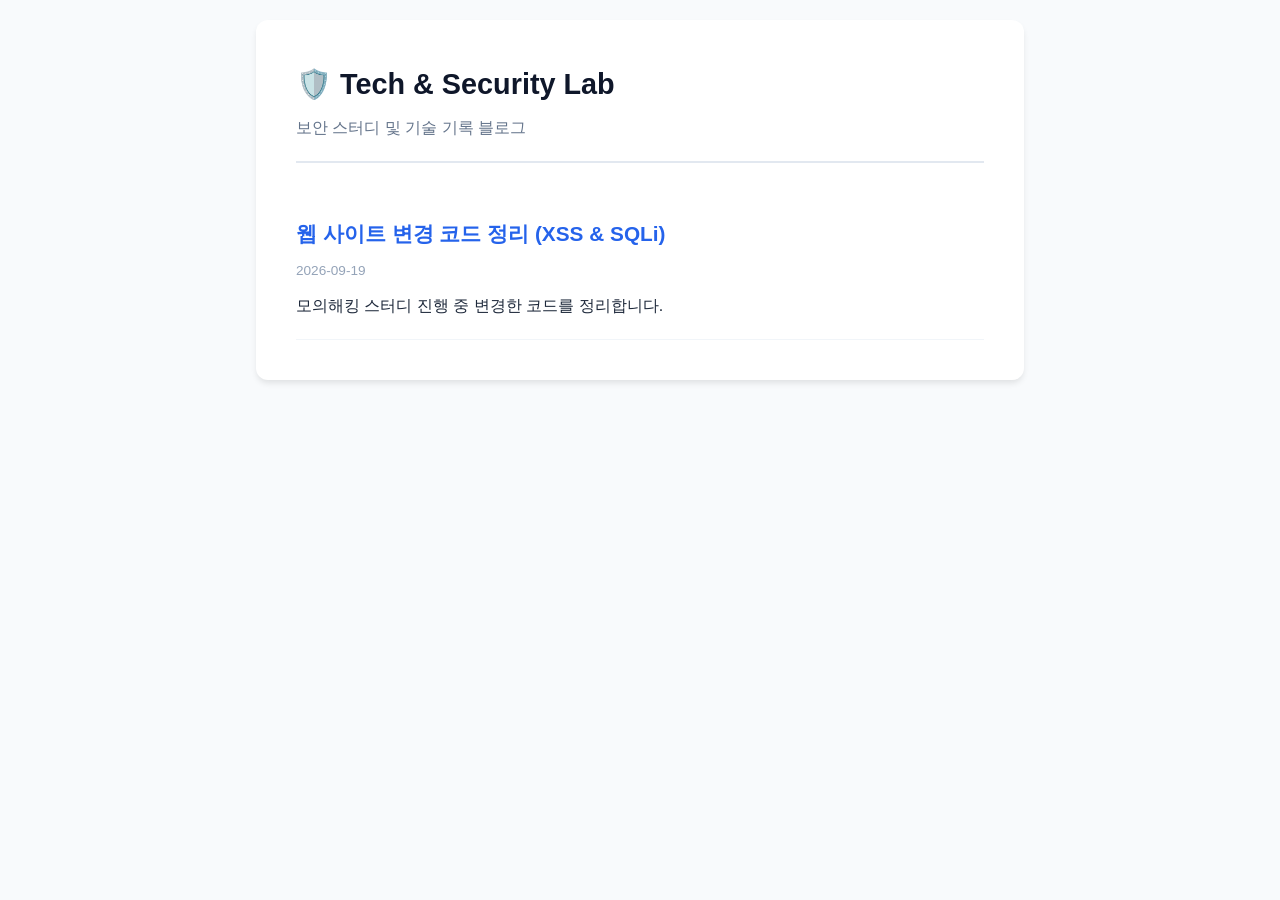
==== index.html @ 4ef232da "Update index.html" ====
<!DOCTYPE html>
<html lang="ko">
<head>
    <meta charset="UTF-8">
    <meta name="viewport" content="width=device-width, initial-scale=1.0">
    <title>Tech & Security Blog</title>
    <link rel="stylesheet" href="style.css">
</head>
<body>
    <div class="container">
        <header>
            <h1>🛡️ Tech & Security Lab</h1>
            <p>보안 스터디 및 기술 기록 블로그</p>
        </header>

        <section class="post-list">
            <article class="post-card">
                <h2><a href="post.html">웹 사이트 변경 코드 정리 (XSS & SQLi)</a></h2>
                <div class="date">2026-09-19</div>
                <p>모의해킹 스터디 진행 중 변경한 코드를 정리합니다.</p>
            </article>
        </section>
    </div>
</body>
</html>
---- style.css ----
* { box-sizing: border-box; margin: 0; padding: 0; }
body { font-family: -apple-system, BlinkMacSystemFont, "Segoe UI", Roboto, sans-serif; background-color: #f8fafc; color: #1e293b; line-height: 1.7; padding: 20px; }
.container { max-width: 768px; margin: 0 auto; background: #ffffff; padding: 40px; border-radius: 12px; box-shadow: 0 4px 6px -1px rgba(0,0,0,0.1); }
header { margin-bottom: 30px; border-bottom: 2px solid #e2e8f0; padding-bottom: 20px; }
header h1 { font-size: 1.8rem; color: #0f172a; }
header p { color: #64748b; margin-top: 5px; }
.post-card { padding: 20px 0; border-bottom: 1px solid #f1f5f9; }
.post-card h2 a { color: #2563eb; text-decoration: none; font-size: 1.3rem; }
.post-card h2 a:hover { text-decoration: underline; }
.date { font-size: 0.85rem; color: #94a3b8; margin: 5px 0 10px 0; }
.back-link { color: #2563eb; text-decoration: none; font-weight: 600; }
.post-detail h1 { font-size: 1.6rem; margin-bottom: 10px; }
.post-detail h3 { font-size: 1.2rem; margin: 25px 0 10px 0; color: #334155; }
pre { background: #1e293b; color: #f8fafc; padding: 15px; border-radius: 8px; overflow-x: auto; margin: 15px 0; font-family: monospace; }
code { font-family: monospace; }
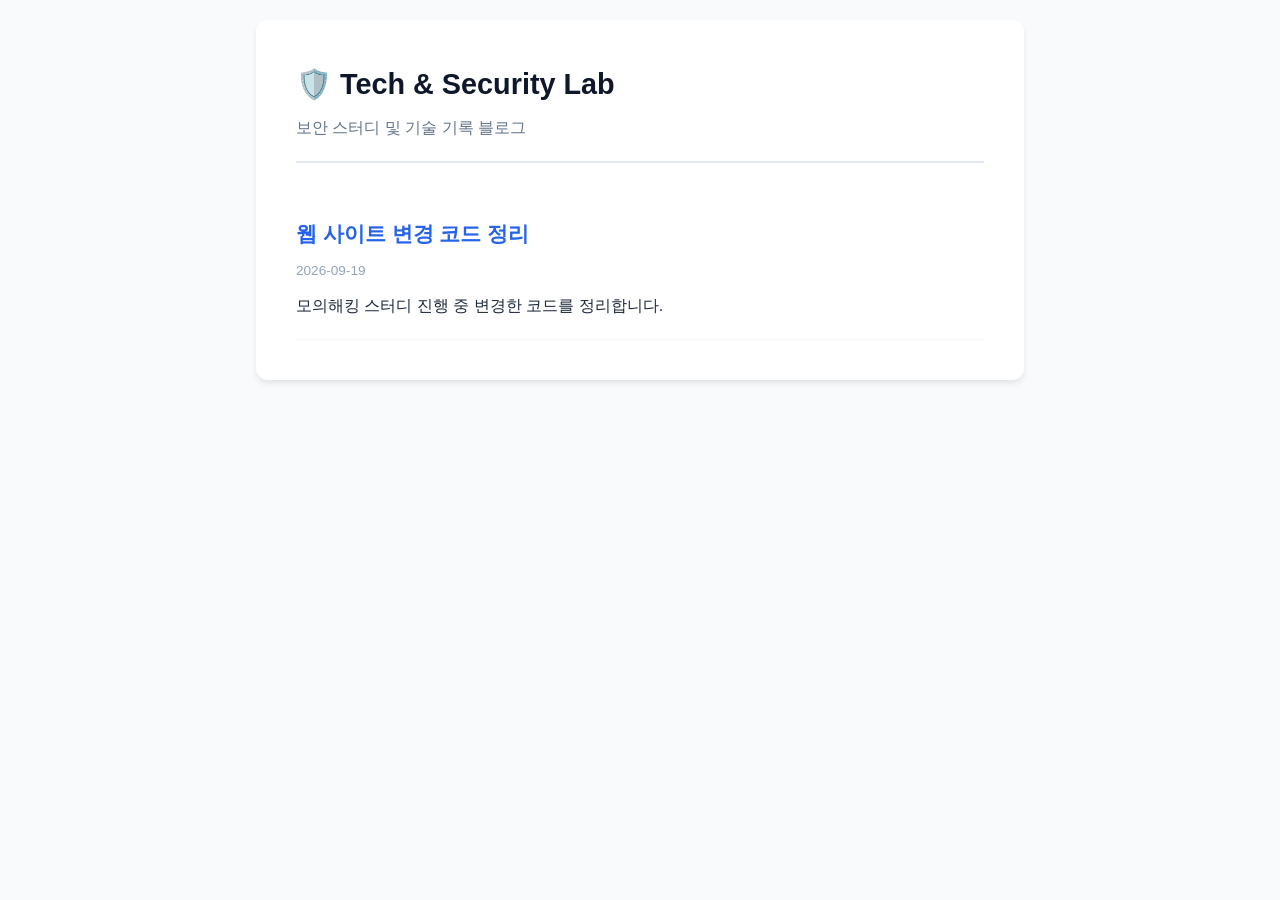
==== commit d02ff434: "Update index.html" ====
--- a/index.html
+++ b/index.html
@@ -15,7 +15,7 @@
 
         <section class="post-list">
             <article class="post-card">
-                <h2><a href="post.html">웹 사이트 변경 코드 정리 (XSS & SQLi)</a></h2>
+                <h2><a href="report.html">웹 사이트 변경 코드 정리</a></h2>
                 <div class="date">2026-09-19</div>
                 <p>모의해킹 스터디 진행 중 변경한 코드를 정리합니다.</p>
             </article>
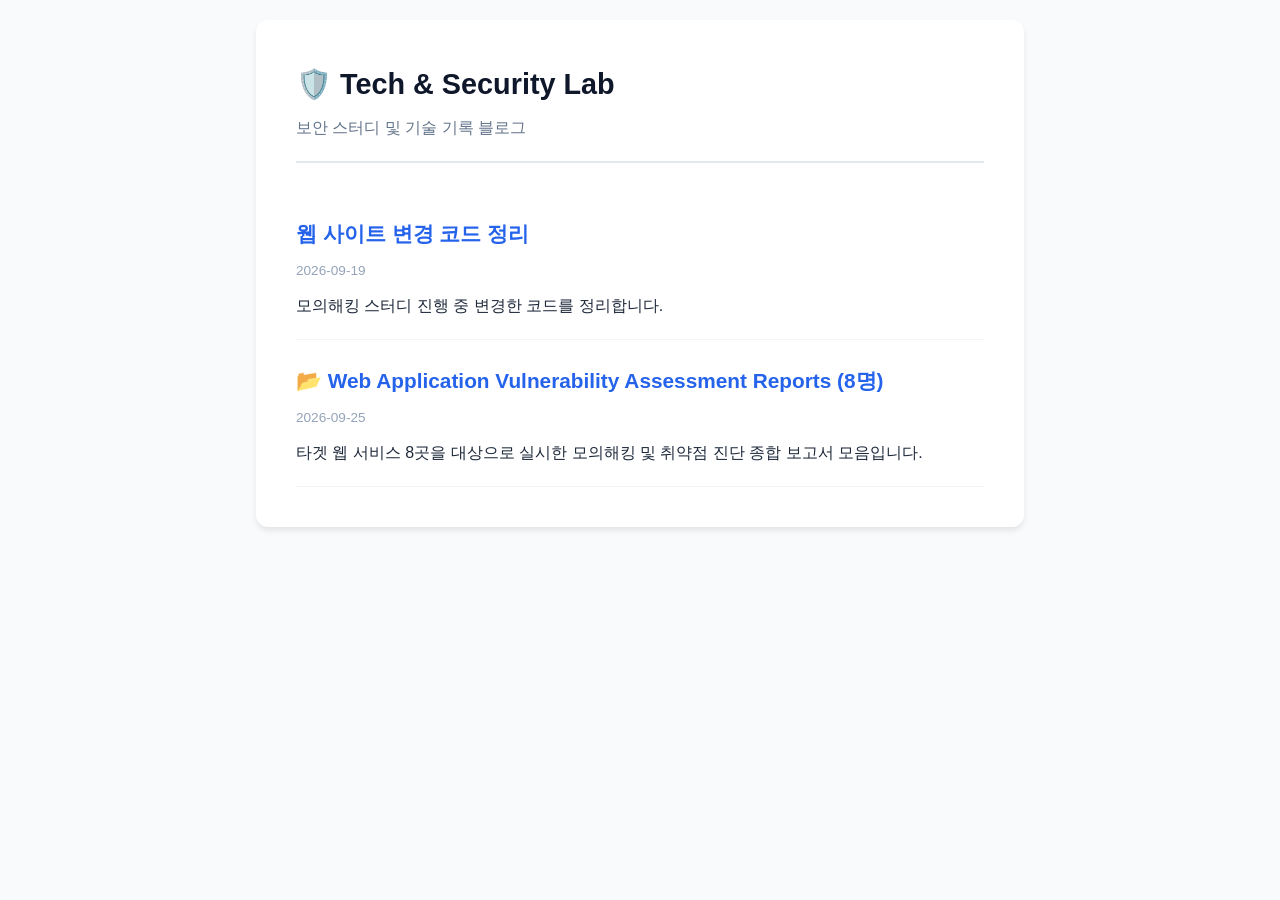
==== commit e6aa4d0f: "Update index.html" ====
--- a/index.html
+++ b/index.html
@@ -14,11 +14,19 @@
         </header>
 
         <section class="post-list">
+            <!-- 기존 게시글 -->
             <article class="post-card">
                 <h2><a href="report.html">웹 사이트 변경 코드 정리</a></h2>
                 <div class="date">2026-09-19</div>
                 <p>모의해킹 스터디 진행 중 변경한 코드를 정리합니다.</p>
             </article>
+
+            <!-- 8명 진단 보고서 모음 하위 페이지로 연결되는 카드 -->
+            <article class="post-card">
+                <h2><a href="vulnerability-reports.html">📂 Web Application Vulnerability Assessment Reports (8명)</a></h2>
+                <div class="date">2026-09-25</div>
+                <p>타겟 웹 서비스 8곳을 대상으로 실시한 모의해킹 및 취약점 진단 종합 보고서 모음입니다.</p>
+            </article>
         </section>
     </div>
 </body>
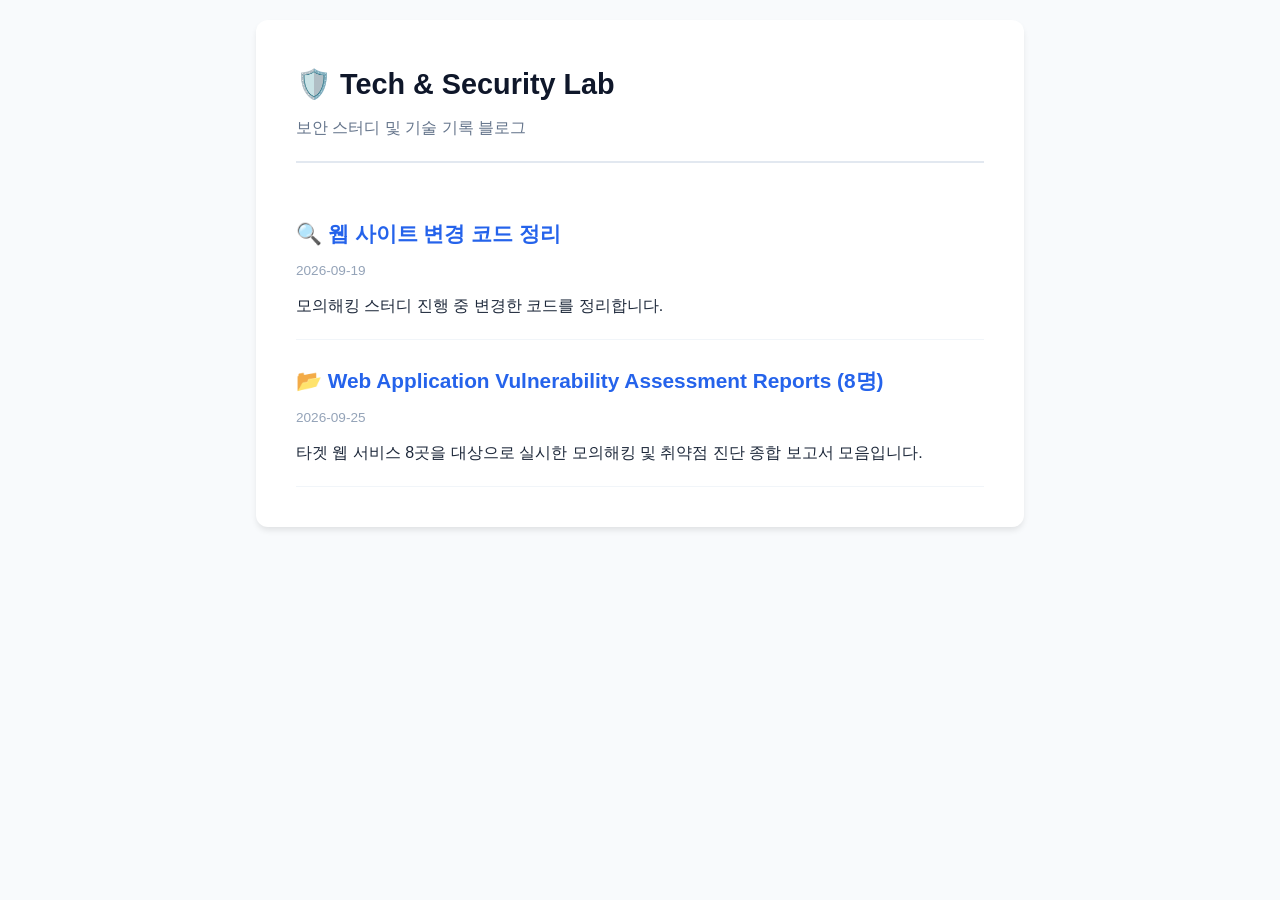
==== commit 9a3015a3: "Update index.html" ====
--- a/index.html
+++ b/index.html
@@ -16,7 +16,7 @@
         <section class="post-list">
             <!-- 기존 게시글 -->
             <article class="post-card">
-                <h2><a href="report.html">웹 사이트 변경 코드 정리</a></h2>
+                <h2><a href="report.html">🔍 웹 사이트 변경 코드 정리</a></h2>
                 <div class="date">2026-09-19</div>
                 <p>모의해킹 스터디 진행 중 변경한 코드를 정리합니다.</p>
             </article>
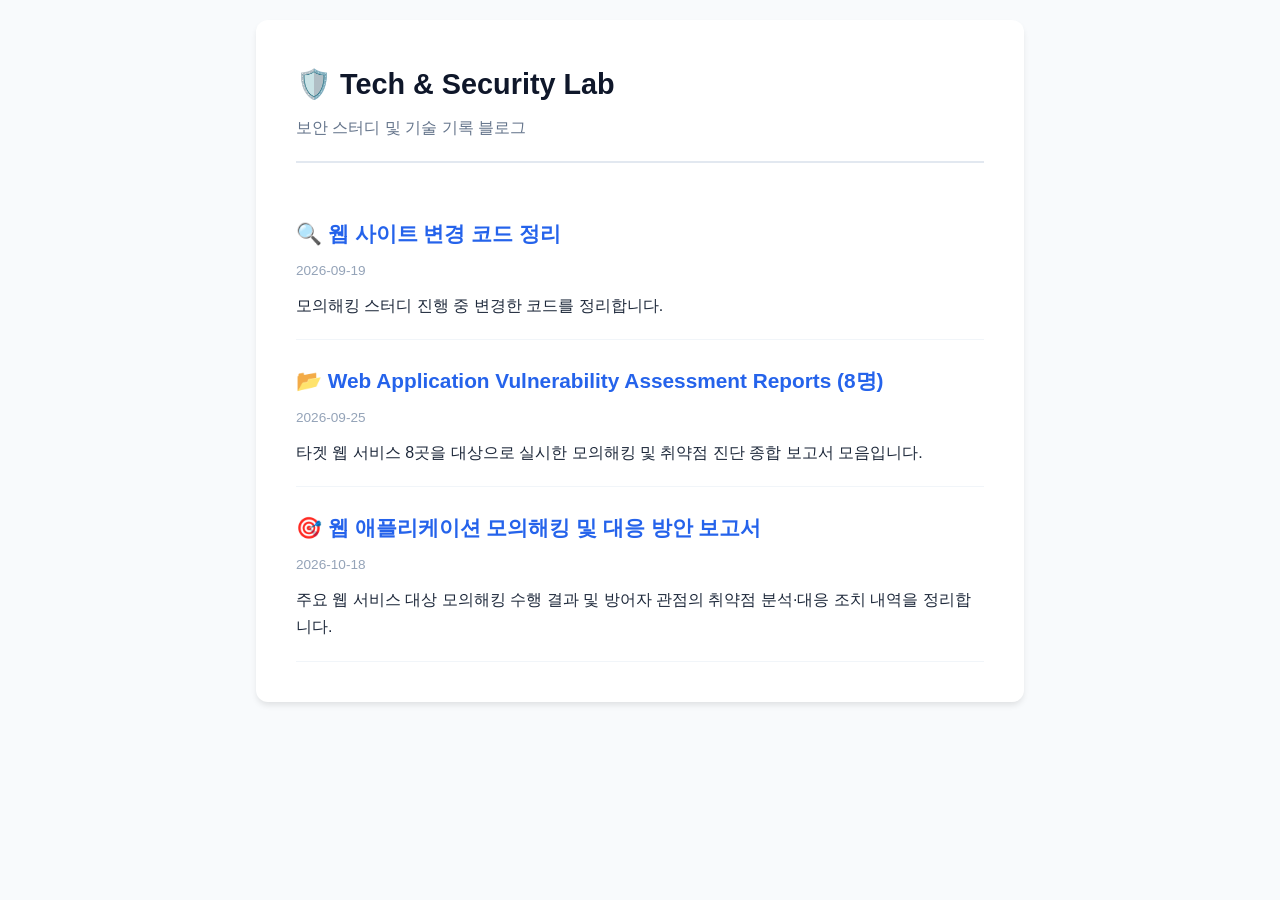
==== commit c6189650: "Update index.html" ====
--- a/index.html
+++ b/index.html
@@ -27,6 +27,13 @@
                 <div class="date">2026-09-25</div>
                 <p>타겟 웹 서비스 8곳을 대상으로 실시한 모의해킹 및 취약점 진단 종합 보고서 모음입니다.</p>
             </article>
+
+            <article class="post-card">
+                <h2><a href="pentest-report.html">🎯 웹 애플리케이션 모의해킹 및 대응 방안 보고서</a></h2>
+                <div class="date">2026-10-18</div>
+                <p>주요 웹 서비스 대상 모의해킹 수행 결과 및 방어자 관점의 취약점 분석·대응 조치 내역을 정리합니다.</p>
+            </article>
+            
         </section>
     </div>
 </body>
